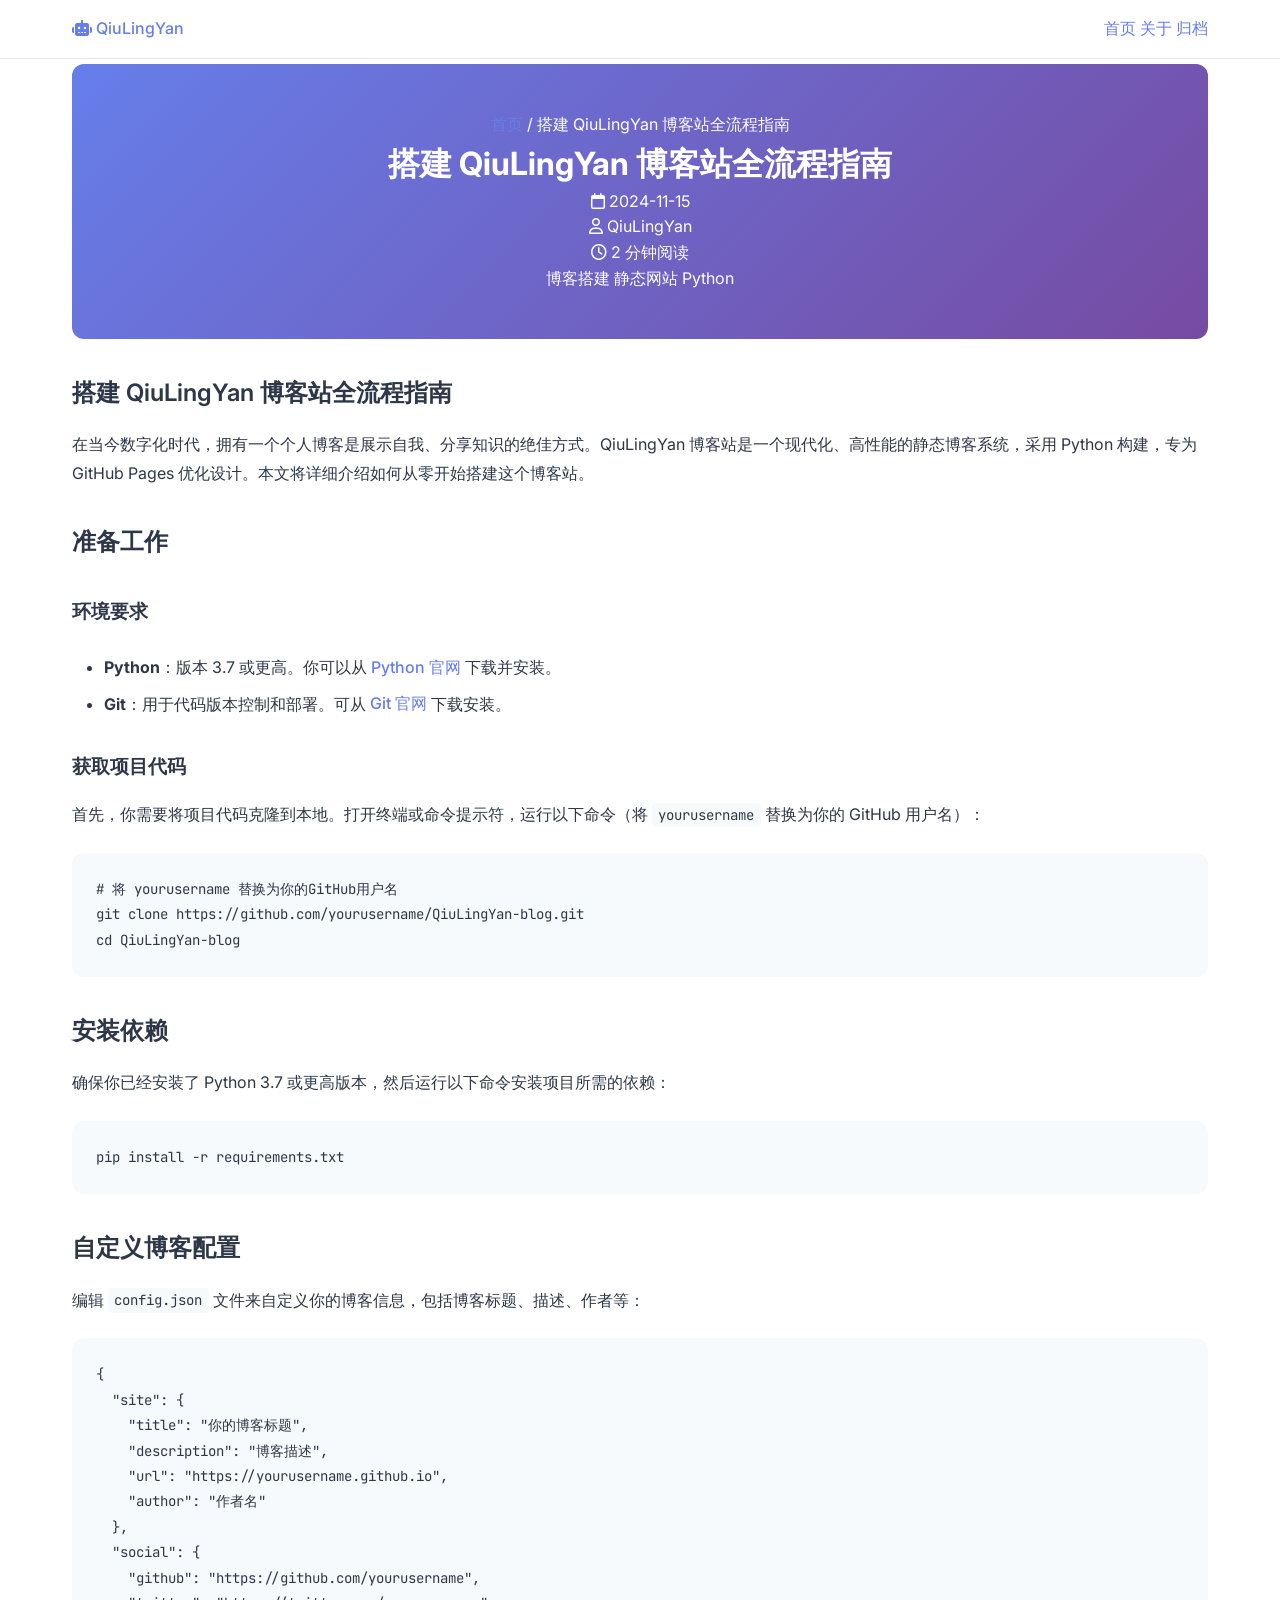
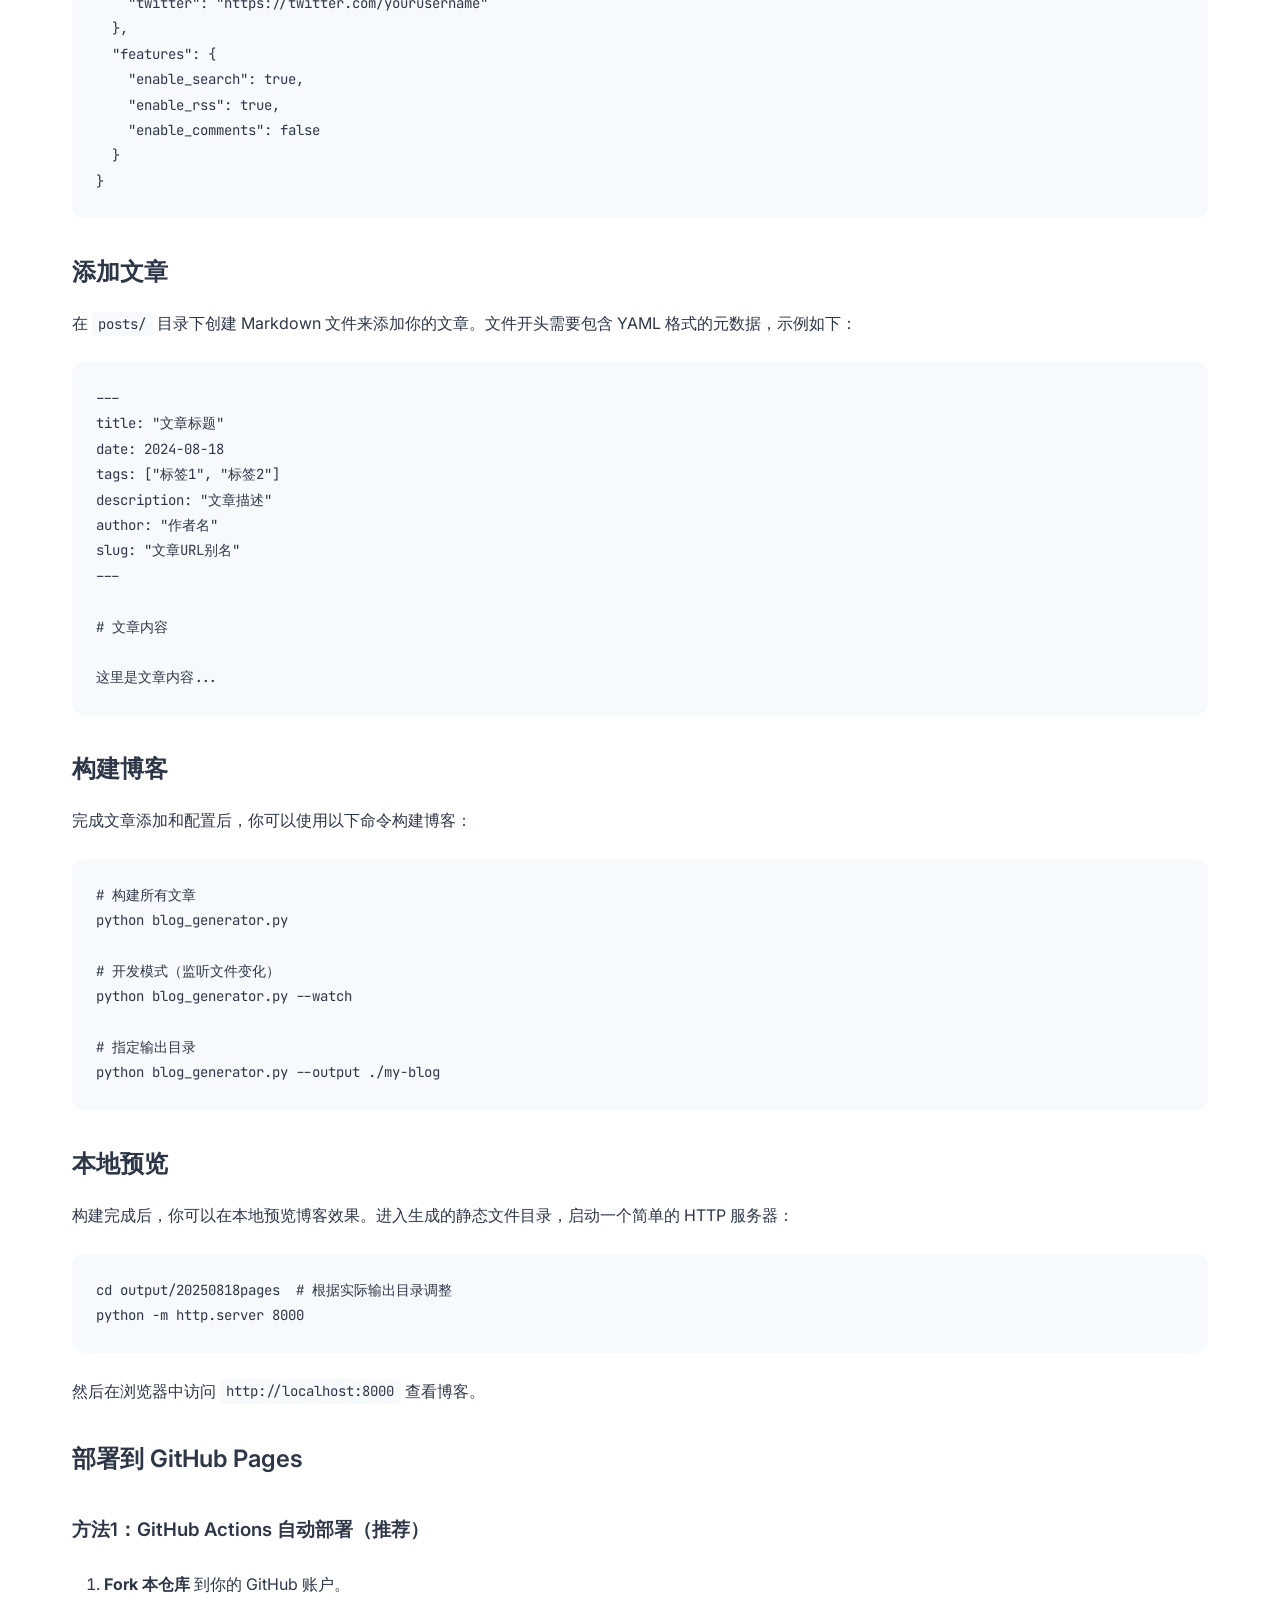
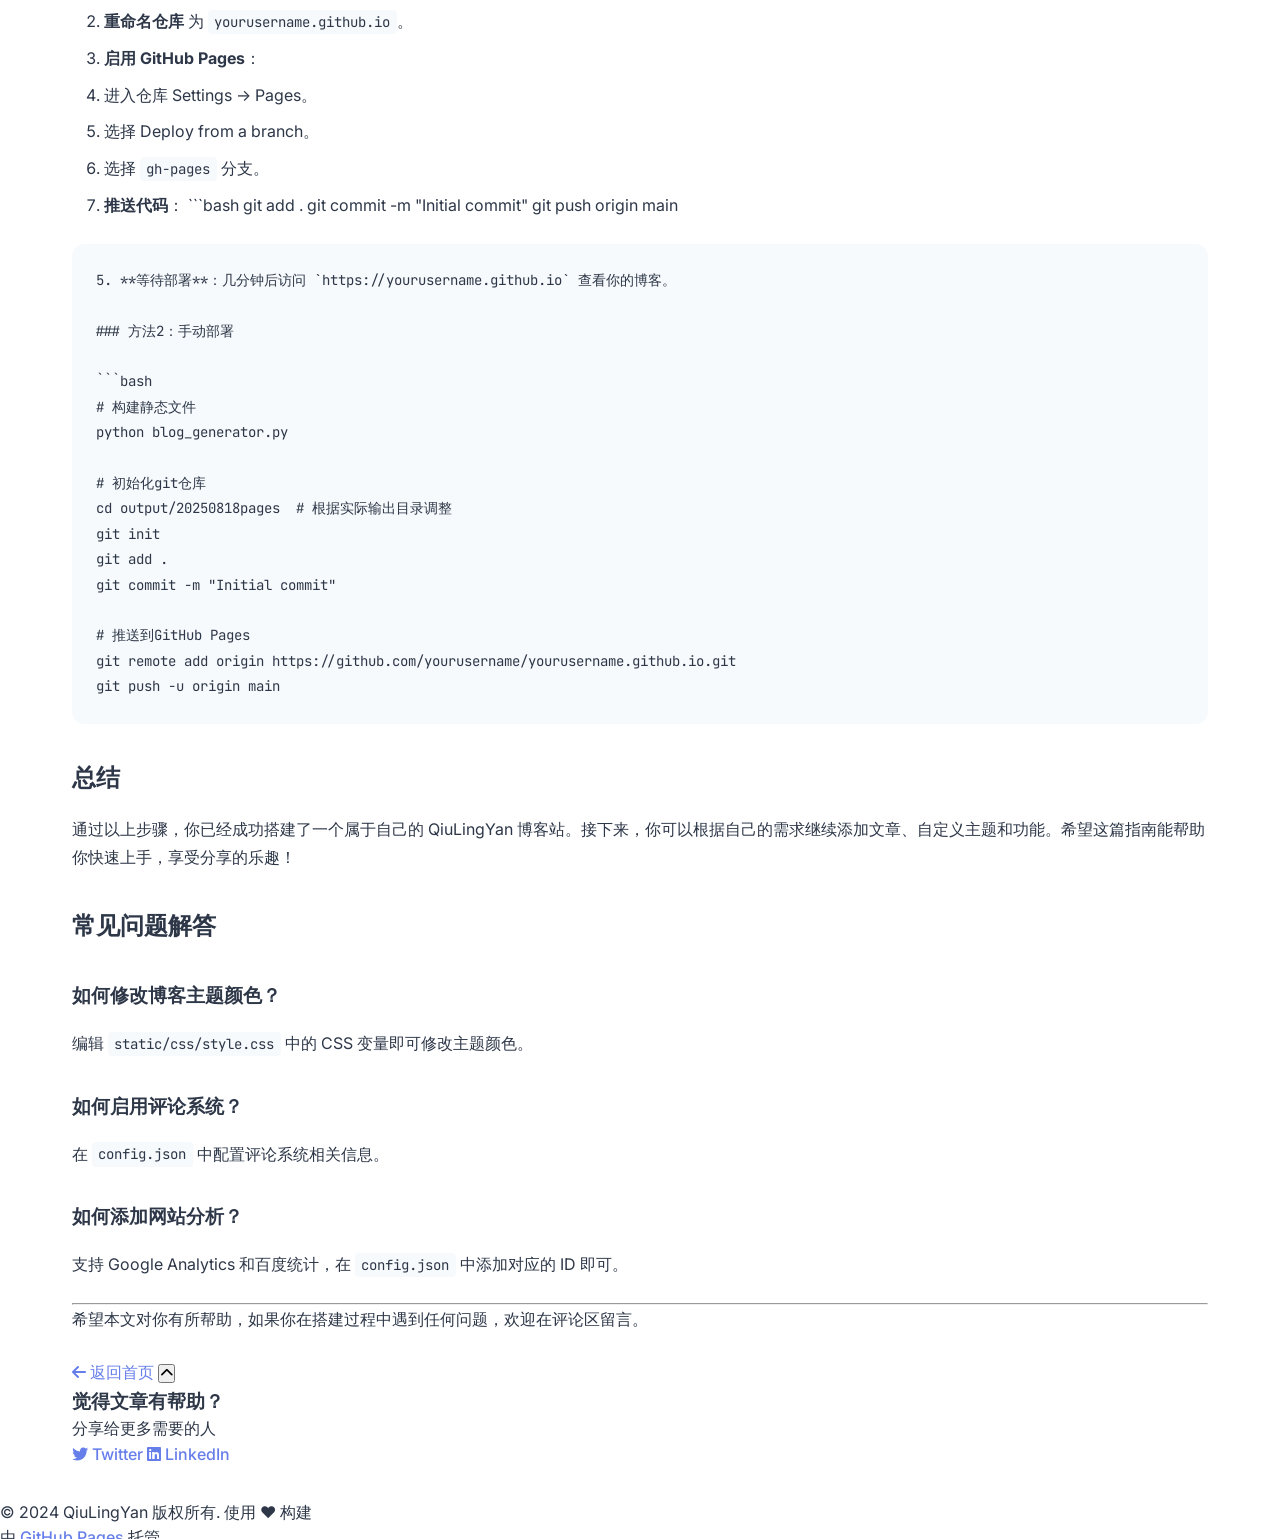
==== build-qiuingyan-blog.html @ e63d76bd "Auto deploy" ====
<!DOCTYPE html>
<html lang="zh-CN">
<head>
    <meta charset="UTF-8">
    <meta name="viewport" content="width=device-width, initial-scale=1.0">
    <title>搭建 QiuLingYan 博客站全流程指南 - 搭建 QiuLingYan 博客站全流程指南 - QiuLingYan博客站</title>
    <meta name="description" content="详细介绍如何从零开始搭建一个基于 Python 的 QiuLingYan 博客站。">
    <meta name="keywords" content="AI, 编程, 技术博客, Python, 机器学习">
    
    <!-- Open Graph -->
    <meta property="og:title" content="搭建 QiuLingYan 博客站全流程指南 - QiuLingYan博客站">
    <meta property="og:description" content="">
    <meta property="og:type" content="website">
    <meta property="og:url" content="">
    
    <!-- CSS -->
    <link rel="stylesheet" href="static/css/style.css">
    <link rel="stylesheet" href="static/css/prism.css">
    <link href="https://fonts.googleapis.com/css2?family=Inter:wght@300;400;500;600;700&family=JetBrains+Mono:wght@400;500&display=swap" rel="stylesheet">
    <link rel="stylesheet" href="https://cdnjs.cloudflare.com/ajax/libs/font-awesome/6.4.0/css/all.min.css">
</head>
<body>
    <!-- 导航栏 -->
    <nav class="navbar">
        <div class="nav-container">
            <div class="nav-brand">
                <a href="https://qiulingyan.github.io" class="brand-link">
                    <i class="fas fa-robot"></i>
                    <span>QiuLingYan</span>
                </a>
            </div>
            <div class="nav-menu">
                <a href="https://qiulingyan.github.io" class="nav-link">首页</a>
                <a href="https://qiulingyan.github.io/about.html" class="nav-link">关于</a>
                <a href="https://qiulingyan.github.io/archive.html" class="nav-link">归档</a>
            </div>
        </div>
    </nav>

    <!-- 主要内容 -->
    <main class="main-content">
        
<!-- 文章头部 -->
<header class="post-header">
    <div class="container">
        <!-- 若 post.html 中存在指向其他文章的链接，更新为根目录路径 -->
        <!-- 示例：更新面包屑导航等可能存在的链接 -->
            <nav class="breadcrumb">
                <a href="https://qiulingyan.github.io">首页</a>
                <span>/</span>
                <span>搭建 QiuLingYan 博客站全流程指南</span>
            </nav>
        
        <h1 class="post-title-large">搭建 QiuLingYan 博客站全流程指南</h1>
        
        <div class="post-meta-large">
            <div class="meta-item">
                <i class="far fa-calendar"></i>
                <time>2024-11-15</time>
            </div>
            <div class="meta-item">
                <i class="far fa-user"></i>
                <span>QiuLingYan</span>
            </div>
            <div class="meta-item">
                <i class="far fa-clock"></i>
                <span id="reading-time">计算中...</span>
            </div>
        </div>
        
        
        <div class="post-tags-large">
            
            <span class="tag-large">博客搭建</span>
            
            <span class="tag-large">静态网站</span>
            
            <span class="tag-large">Python</span>
            
        </div>
        
    </div>
</header>

<!-- 文章内容 -->
<article class="post-content">
    <div class="container">
        <div class="post-body">
            <h1 id="qiulingyan">搭建 QiuLingYan 博客站全流程指南</h1>
<p>在当今数字化时代，拥有一个个人博客是展示自我、分享知识的绝佳方式。QiuLingYan 博客站是一个现代化、高性能的静态博客系统，采用 Python 构建，专为 GitHub Pages 优化设计。本文将详细介绍如何从零开始搭建这个博客站。</p>
<h2 id="_1">准备工作</h2>
<h3 id="_2">环境要求</h3>
<ul>
<li><strong>Python</strong>：版本 3.7 或更高。你可以从 <a href="https://www.python.org/downloads/">Python 官网</a> 下载并安装。</li>
<li><strong>Git</strong>：用于代码版本控制和部署。可从 <a href="https://git-scm.com/downloads">Git 官网</a> 下载安装。</li>
</ul>
<h3 id="_3">获取项目代码</h3>
<p>首先，你需要将项目代码克隆到本地。打开终端或命令提示符，运行以下命令（将 <code>yourusername</code> 替换为你的 GitHub 用户名）：</p>
<div class="codehilite"><pre><span></span><code><span class="c1"># 将 yourusername 替换为你的GitHub用户名</span>
git<span class="w"> </span>clone<span class="w"> </span>https://github.com/yourusername/QiuLingYan-blog.git
<span class="nb">cd</span><span class="w"> </span>QiuLingYan-blog
</code></pre></div>

<h2 id="_4">安装依赖</h2>
<p>确保你已经安装了 Python 3.7 或更高版本，然后运行以下命令安装项目所需的依赖：</p>
<div class="codehilite"><pre><span></span><code>pip<span class="w"> </span>install<span class="w"> </span>-r<span class="w"> </span>requirements.txt
</code></pre></div>

<h2 id="_5">自定义博客配置</h2>
<p>编辑 <code>config.json</code> 文件来自定义你的博客信息，包括博客标题、描述、作者等：</p>
<div class="codehilite"><pre><span></span><code><span class="p">{</span>
<span class="w">  </span><span class="nt">&quot;site&quot;</span><span class="p">:</span><span class="w"> </span><span class="p">{</span>
<span class="w">    </span><span class="nt">&quot;title&quot;</span><span class="p">:</span><span class="w"> </span><span class="s2">&quot;你的博客标题&quot;</span><span class="p">,</span>
<span class="w">    </span><span class="nt">&quot;description&quot;</span><span class="p">:</span><span class="w"> </span><span class="s2">&quot;博客描述&quot;</span><span class="p">,</span>
<span class="w">    </span><span class="nt">&quot;url&quot;</span><span class="p">:</span><span class="w"> </span><span class="s2">&quot;https://yourusername.github.io&quot;</span><span class="p">,</span>
<span class="w">    </span><span class="nt">&quot;author&quot;</span><span class="p">:</span><span class="w"> </span><span class="s2">&quot;作者名&quot;</span>
<span class="w">  </span><span class="p">},</span>
<span class="w">  </span><span class="nt">&quot;social&quot;</span><span class="p">:</span><span class="w"> </span><span class="p">{</span>
<span class="w">    </span><span class="nt">&quot;github&quot;</span><span class="p">:</span><span class="w"> </span><span class="s2">&quot;https://github.com/yourusername&quot;</span><span class="p">,</span>
<span class="w">    </span><span class="nt">&quot;twitter&quot;</span><span class="p">:</span><span class="w"> </span><span class="s2">&quot;https://twitter.com/yourusername&quot;</span>
<span class="w">  </span><span class="p">},</span>
<span class="w">  </span><span class="nt">&quot;features&quot;</span><span class="p">:</span><span class="w"> </span><span class="p">{</span>
<span class="w">    </span><span class="nt">&quot;enable_search&quot;</span><span class="p">:</span><span class="w"> </span><span class="kc">true</span><span class="p">,</span>
<span class="w">    </span><span class="nt">&quot;enable_rss&quot;</span><span class="p">:</span><span class="w"> </span><span class="kc">true</span><span class="p">,</span>
<span class="w">    </span><span class="nt">&quot;enable_comments&quot;</span><span class="p">:</span><span class="w"> </span><span class="kc">false</span>
<span class="w">  </span><span class="p">}</span>
<span class="p">}</span>
</code></pre></div>

<h2 id="_6">添加文章</h2>
<p>在 <code>posts/</code> 目录下创建 Markdown 文件来添加你的文章。文件开头需要包含 YAML 格式的元数据，示例如下：</p>
<div class="codehilite"><pre><span></span><code>---
title: &quot;文章标题&quot;
date: 2024-08-18
tags: [&quot;标签1&quot;, &quot;标签2&quot;]
description: &quot;文章描述&quot;
author: &quot;作者名&quot;
<span class="gu">slug: &quot;文章URL别名&quot;</span>
<span class="gu">---</span>

<span class="gh"># 文章内容</span>

这里是文章内容...
</code></pre></div>

<h2 id="_7">构建博客</h2>
<p>完成文章添加和配置后，你可以使用以下命令构建博客：</p>
<div class="codehilite"><pre><span></span><code><span class="c1"># 构建所有文章</span>
python<span class="w"> </span>blog_generator.py

<span class="c1"># 开发模式（监听文件变化）</span>
python<span class="w"> </span>blog_generator.py<span class="w"> </span>--watch

<span class="c1"># 指定输出目录</span>
python<span class="w"> </span>blog_generator.py<span class="w"> </span>--output<span class="w"> </span>./my-blog
</code></pre></div>

<h2 id="_8">本地预览</h2>
<p>构建完成后，你可以在本地预览博客效果。进入生成的静态文件目录，启动一个简单的 HTTP 服务器：</p>
<div class="codehilite"><pre><span></span><code><span class="nb">cd</span><span class="w"> </span>output/20250818pages<span class="w">  </span><span class="c1"># 根据实际输出目录调整</span>
python<span class="w"> </span>-m<span class="w"> </span>http.server<span class="w"> </span><span class="m">8000</span>
</code></pre></div>

<p>然后在浏览器中访问 <code>http://localhost:8000</code> 查看博客。</p>
<h2 id="github-pages">部署到 GitHub Pages</h2>
<h3 id="1github-actions">方法1：GitHub Actions 自动部署（推荐）</h3>
<ol>
<li><strong>Fork 本仓库</strong> 到你的 GitHub 账户。</li>
<li><strong>重命名仓库</strong> 为 <code>yourusername.github.io</code>。</li>
<li><strong>启用 GitHub Pages</strong>：</li>
<li>进入仓库 Settings → Pages。</li>
<li>选择 Deploy from a branch。</li>
<li>选择 <code>gh-pages</code> 分支。</li>
<li><strong>推送代码</strong>：
   ```bash
git add .
git commit -m "Initial commit"
git push origin main</li>
</ol>
<div class="codehilite"><pre><span></span><code><span class="mf">5.</span><span class="w"> </span><span class="o">**</span><span class="n">等待部署</span><span class="o">**</span><span class="err">：</span><span class="n">几分钟后访问</span><span class="w"> </span><span class="err">`</span><span class="n">https</span><span class="p">:</span><span class="o">//</span><span class="n">yourusername</span><span class="mf">.</span><span class="n">github</span><span class="mf">.</span><span class="n">io</span><span class="err">`</span><span class="w"> </span><span class="n">查看你的博客</span><span class="err">。</span>

<span class="err">###</span><span class="w"> </span><span class="n">方法2</span><span class="err">：</span><span class="n">手动部署</span>

<span class="err">```</span><span class="n">bash</span>
<span class="err">#</span><span class="w"> </span><span class="n">构建静态文件</span>
<span class="n">python</span><span class="w"> </span><span class="n">blog_generator</span><span class="mf">.</span><span class="n">py</span>

<span class="err">#</span><span class="w"> </span><span class="n">初始化git仓库</span>
<span class="n">cd</span><span class="w"> </span><span class="n">output</span><span class="o">/</span><span class="mf">20250818</span><span class="n">pages</span><span class="w">  </span><span class="err">#</span><span class="w"> </span><span class="n">根据实际输出目录调整</span>
<span class="n">git</span><span class="w"> </span><span class="n">init</span>
<span class="n">git</span><span class="w"> </span><span class="n">add</span><span class="w"> </span><span class="mf">.</span>
<span class="n">git</span><span class="w"> </span><span class="n">commit</span><span class="w"> </span><span class="o">-</span><span class="n">m</span><span class="w"> </span><span class="s">&quot;Initial commit&quot;</span>

<span class="err">#</span><span class="w"> </span><span class="n">推送到GitHub</span><span class="w"> </span><span class="n">Pages</span>
<span class="n">git</span><span class="w"> </span><span class="c1">remote add origin https://github.com/yourusername/yourusername.github.io.git</span>
<span class="n">git</span><span class="w"> </span><span class="n">push</span><span class="w"> </span><span class="o">-</span><span class="n">u</span><span class="w"> </span><span class="ow">or</span><span class="n">igin</span><span class="w"> </span><span class="n">main</span>
</code></pre></div>

<h2 id="_9">总结</h2>
<p>通过以上步骤，你已经成功搭建了一个属于自己的 QiuLingYan 博客站。接下来，你可以根据自己的需求继续添加文章、自定义主题和功能。希望这篇指南能帮助你快速上手，享受分享的乐趣！</p>
<h2 id="_10">常见问题解答</h2>
<h3 id="_11">如何修改博客主题颜色？</h3>
<p>编辑 <code>static/css/style.css</code> 中的 CSS 变量即可修改主题颜色。</p>
<h3 id="_12">如何启用评论系统？</h3>
<p>在 <code>config.json</code> 中配置评论系统相关信息。</p>
<h3 id="_13">如何添加网站分析？</h3>
<p>支持 Google Analytics 和百度统计，在 <code>config.json</code> 中添加对应的 ID 即可。</p>
<hr />
<p>希望本文对你有所帮助，如果你在搭建过程中遇到任何问题，欢迎在评论区留言。</p>
        </div>
        
        <!-- 文章导航 -->
        <nav class="post-navigation">
            <a href="https://qiulingyan.github.io" class="nav-back">
                <i class="fas fa-arrow-left"></i>
                返回首页
            </a>
            <button class="scroll-top" onclick="scrollToTop()">
                <i class="fas fa-chevron-up"></i>
            </button>
        </nav>
    </div>
</article>

<!-- 文章底部 -->
<section class="post-footer">
    <div class="container">
        <div class="footer-card">
            <h3>觉得文章有帮助？</h3>
            <p>分享给更多需要的人</p>
            <div class="share-buttons">
                <a href="#" class="share-btn twitter" onclick="shareToTwitter()">
                    <i class="fab fa-twitter"></i>
                    Twitter
                </a>
                <a href="#" class="share-btn linkedin" onclick="shareToLinkedIn()">
                    <i class="fab fa-linkedin"></i>
                    LinkedIn
                </a>
            </div>
        </div>
    </div>
</section>

<script>
// 计算阅读时间
document.addEventListener('DOMContentLoaded', function() {
    const content = document.querySelector('.post-body');
    const text = content.textContent;
    const wordCount = text.trim().split(/\s+/).length;
    const readingTime = Math.ceil(wordCount / 200);
    document.getElementById('reading-time').textContent = readingTime + ' 分钟阅读';
});

// 分享功能
function shareToTwitter() {
    const url = encodeURIComponent(window.location.href);
    const text = encodeURIComponent('搭建 QiuLingYan 博客站全流程指南');
    window.open(`https://twitter.com/intent/tweet?url=${url}&text=${text}`, '_blank');
}

function shareToLinkedIn() {
    const url = encodeURIComponent(window.location.href);
    window.open(`https://www.linkedin.com/sharing/share-offsite/?url=${url}`, '_blank');
}

// 滚动到顶部
function scrollToTop() {
    window.scrollTo({
        top: 0,
        behavior: 'smooth'
    });
}

// 代码块复制功能
document.addEventListener('DOMContentLoaded', function() {
    const codeBlocks = document.querySelectorAll('.highlight');
    codeBlocks.forEach(block => {
        const button = document.createElement('button');
        button.className = 'copy-btn';
        button.innerHTML = '<i class="far fa-copy"></i>';
        button.onclick = () => {
            const code = block.textContent;
            navigator.clipboard.writeText(code);
            button.innerHTML = '<i class="fas fa-check"></i>';
            setTimeout(() => {
                button.innerHTML = '<i class="far fa-copy"></i>';
            }, 2000);
        };
        block.appendChild(button);
    });
});
</script>

    </main>

    <!-- 页脚 -->
    <footer class="footer">
        <div class="footer-content">
            <p>&copy; 2024 QiuLingYan 版权所有. 使用 ❤️ 构建</p>
            <p>由 <a href="https://pages.github.com" target="_blank">GitHub Pages</a> 托管</p>
        </div>
    </footer>

    <!-- JavaScript -->
    <script src="static/js/main.js"></script>
    <script src="static/js/prism.js"></script>
</body>
</html>
---- static/css/style.css ----
/* QiuLingYan博客站样式 */
:root {
    --primary-color: #667eea;
    --secondary-color: #764ba2;
    --accent-color: #f093fb;
    --text-color: #2d3748;
    --text-light: #718096;
    --bg-color: #ffffff;
    --bg-secondary: #f7fafc;
    --border-color: #e2e8f0;
    --shadow: 0 4px 6px -1px rgba(0, 0, 0, 0.1), 0 2px 4px -1px rgba(0, 0, 0, 0.06);
    --shadow-lg: 0 10px 15px -3px rgba(0, 0, 0, 0.1), 0 4px 6px -2px rgba(0, 0, 0, 0.05);
    --gradient-primary: linear-gradient(135deg, var(--primary-color), var(--secondary-color));
    --gradient-accent: linear-gradient(135deg, var(--accent-color), var(--primary-color));
    --border-radius: 12px;
    --transition: all 0.3s cubic-bezier(0.4, 0, 0.2, 1);
}

* {
    margin: 0;
    padding: 0;
    box-sizing: border-box;
}

body {
    font-family: 'Inter', -apple-system, BlinkMacSystemFont, 'Segoe UI', Roboto, sans-serif;
    line-height: 1.6;
    color: var(--text-color);
    background: var(--bg-color);
    overflow-x: hidden;
}

/* 导航栏 */
.navbar {
    position: fixed;
    top: 0;
    width: 100%;
    background: rgba(255, 255, 255, 0.95);
    backdrop-filter: blur(10px);
    border-bottom: 1px solid var(--border-color);
    z-index: 1000;
    transition: var(--transition);
}

.nav-container {
    max-width: 1200px;
    margin: 0 auto;
    padding: 1rem 2rem;
    display: flex;
    justify-content: space-between;
    align-items: center;
}

.logo {
    font-size: 1.5rem;
    font-weight: 700;
    background: var(--gradient-primary);
    -webkit-background-clip: text;
    -webkit-text-fill-color: transparent;
    background-clip: text;
}

.nav-links {
    display: flex;
    gap: 2rem;
    list-style: none;
}

/* 通用超链接样式 */
a {
    text-decoration: none;
    color: var(--primary-color);
    font-weight: 500;
    transition: var(--transition);
    position: relative;
    padding: 0.2rem 0;
}

a:hover {
    color: var(--secondary-color);
}

a::after {
    content: '';
    position: absolute;
    bottom: 0;
    left: 0;
    width: 0;
    height: 2px;
    background: var(--gradient-primary);
    transition: var(--transition);
}

a:hover::after {
    width: 100%;
}

/* 导航栏链接样式 */
.nav-links a {
    color: var(--text-color);
}

.nav-links a:hover {
    color: var(--primary-color);
}

/* 英雄区域 */
.hero {
    min-height: 100vh;
    display: flex;
    align-items: center;
    justify-content: center;
    background: var(--gradient-primary);
    color: white;
    text-align: center;
    position: relative;
    overflow: hidden;
}

.hero::before {
    content: '';
    position: absolute;
    top: 0;
    left: 0;
    right: 0;
    bottom: 0;
    background: url('data:image/svg+xml,<svg xmlns="http://www.w3.org/2000/svg" viewBox="0 0 1000 1000"><defs><radialGradient id="a" cx="50%" cy="50%"><stop offset="0%" stop-color="rgba(255,255,255,0.1)"/><stop offset="100%" stop-color="rgba(255,255,255,0)"/></radialGradient></defs><circle cx="200" cy="200" r="100" fill="url(%23a)"/><circle cx="800" cy="300" r="150" fill="url(%23a)"/><circle cx="400" cy="700" r="120" fill="url(%23a)"/></svg>');
    animation: float 20s ease-in-out infinite;
}

@keyframes float {
    0%, 100% { transform: translateY(0px) rotate(0deg); }
    50% { transform: translateY(-20px) rotate(180deg); }
}

.hero-content h1 {
    font-size: 3.5rem;
    font-weight: 800;
    margin-bottom: 1rem;
    animation: slideInUp 1s ease-out;
}

.hero-content p {
    font-size: 1.25rem;
    margin-bottom: 2rem;
    opacity: 0.9;
    animation: slideInUp 1s ease-out 0.2s both;
}

.cta-button {
    display: inline-block;
    padding: 1rem 2rem;
    background: rgba(255, 255, 255, 0.2);
    color: white;
    text-decoration: none;
    border-radius: var(--border-radius);
    transition: var(--transition);
    backdrop-filter: blur(10px);
    border: 1px solid rgba(255, 255, 255, 0.3);
    animation: slideInUp 1s ease-out 0.4s both;
}

.cta-button:hover {
    background: rgba(255, 255, 255, 0.3);
    transform: translateY(-2px);
    box-shadow: var(--shadow-lg);
}

@keyframes slideInUp {
    from {
        opacity: 0;
        transform: translateY(30px);
    }
    to {
        opacity: 1;
        transform: translateY(0);
    }
}

/* 主要内容区域 */
.main-content {
    max-width: 1200px;
    margin: 0 auto;
    padding: 2rem;
}

/* 文章卡片 */
.posts-grid {
    display: grid;
    grid-template-columns: repeat(auto-fit, minmax(300px, 1fr));
    gap: 1.5rem;
    margin: 2rem 0;
}

.post-card {
    background: var(--bg-color);
    border-radius: var(--border-radius);
    overflow: hidden;
    box-shadow: var(--shadow);
    transition: var(--transition);
    border: 1px solid var(--border-color);
}

.post-card:hover {
    transform: translateY(-5px);
    box-shadow: var(--shadow-lg);
}

.post-card-header {
    padding: 1.5rem;
    background: var(--gradient-accent);
    color: white;
}

.post-card-title {
    font-size: 1.25rem;
    font-weight: 600;
    margin-bottom: 0.5rem;
}

.post-card-meta {
    font-size: 0.875rem;
    opacity: 0.9;
}

.post-card-body {
    padding: 1.5rem;
}

.post-card-description {
    color: var(--text-light);
    margin-bottom: 1rem;
    line-height: 1.6;
}

.post-card-tags {
    display: flex;
    flex-wrap: wrap;
    gap: 0.5rem;
}

.tag {
    padding: 0.25rem 0.75rem;
    background: var(--bg-secondary);
    color: var(--text-light);
    border-radius: 20px;
    font-size: 0.75rem;
    transition: var(--transition);
}

.tag:hover {
    background: var(--primary-color);
    color: white;
}

/* 文章页面 */
.post-container {
    max-width: 800px;
    margin: 0 auto;
    padding: 2rem;
}

.post-header {
    text-align: center;
    margin-bottom: 3rem;
    padding: 3rem 0;
    background: var(--gradient-primary);
    color: white;
    border-radius: var(--border-radius);
    margin: 2rem 0;
}

.post-title {
    font-size: 2.5rem;
    font-weight: 700;
    margin-bottom: 1rem;
}

.post-meta {
    display: flex;
    justify-content: center;
    gap: 2rem;
    flex-wrap: wrap;
    opacity: 0.9;
}

.post-content {
    line-height: 1.8;
    color: var(--text-color);
}

.post-content h1,
.post-content h2,
.post-content h3,
.post-content h4,
.post-content h5,
.post-content h6 {
    margin: 2rem 0 1rem 0;
    color: var(--text-color);
    font-weight: 600;
}

.post-content p {
    margin-bottom: 1.5rem;
}

.post-content code {
    background: var(--bg-secondary);
    padding: 0.2rem 0.4rem;
    border-radius: 4px;
    font-family: 'JetBrains Mono', monospace;
    font-size: 0.875em;
}

.post-content pre {
    background: var(--bg-secondary);
    padding: 1.5rem;
    border-radius: var(--border-radius);
    overflow-x: auto;
    margin: 1.5rem 0;
}

.post-content pre code {
    background: none;
    padding: 0;
}

.post-content blockquote {
    border-left: 4px solid var(--primary-color);
    padding-left: 1rem;
    margin: 1.5rem 0;
    font-style: italic;
    color: var(--text-light);
}

.post-content ul,
.post-content ol {
    margin: 1.5rem 0;
    padding-left: 2rem;
}

.post-content li {
    margin-bottom: 0.5rem;
}

.post-content table {
    width: 100%;
    border-collapse: collapse;
    margin: 1.5rem 0;
}

.post-content th,
.post-content td {
    padding: 0.75rem;
    border: 1px solid var(--border-color);
    text-align: left;
}

.post-content th {
    background: var(--bg-secondary);
    font-weight: 600;
}

/* 代码高亮 */
.highlight {
    background: var(--bg-secondary);
    border-radius: var(--border-radius);
    padding: 1.5rem;
    margin: 1.5rem 0;
    overflow-x: auto;
}

.highlight pre {
    margin: 0;
    background: none;
    padding: 0;
}

/* 返回顶部按钮 */
.back-to-top {
    position: fixed;
    bottom: 2rem;
    right: 2rem;
    background: var(--gradient-primary);
    color: white;
    border: none;
    border-radius: 50%;
    width: 50px;
    height: 50px;
    cursor: pointer;
    opacity: 0;
    transform: translateY(100px);
    transition: var(--transition);
    z-index: 1000;
}

.back-to-top.visible {
    opacity: 1;
    transform: translateY(0);
}

.back-to-top:hover {
    transform: translateY(-2px);
    box-shadow: var(--shadow-lg);
}

/* 响应式设计 */
@media (max-width: 768px) {
    .nav-container {
        padding: 1rem;
    }
    
    .nav-links {
        gap: 1rem;
    }
    
    .hero-content h1 {
        font-size: 2.5rem;
    }
    
    .hero-content p {
        font-size: 1rem;
    }
    
    .posts-grid {
        grid-template-columns: 1fr;
        gap: 1.5rem;
    }
    
    .main-content {
        padding: 1rem;
    }
    
    .post-container {
        padding: 1rem;
    }
    
    .post-title {
        font-size: 2rem;
    }
    
    .post-meta {
        flex-direction: column;
        gap: 0.5rem;
    }
}

@media (max-width: 480px) {
    .hero-content h1 {
        font-size: 2rem;
    }
    
    .cta-button {
        padding: 0.75rem 1.5rem;
    }
}

/* 加载动画 */
.loading {
    display: inline-block;
    width: 20px;
    height: 20px;
    border: 3px solid rgba(255, 255, 255, 0.3);
    border-radius: 50%;
    border-top-color: white;
    animation: spin 1s ease-in-out infinite;
}

@keyframes spin {
    to { transform: rotate(360deg); }
}

/* 订阅区域 */
.subscribe-section {
    background: var(--gradient-accent);
    color: white;
    padding: 3rem 2rem;
    border-radius: var(--border-radius);
    text-align: center;
    margin: 3rem 0;
}

.subscribe-form {
    display: flex;
    gap: 1rem;
    justify-content: center;
    margin-top: 1.5rem;
    flex-wrap: wrap;
}

.subscribe-input {
    padding: 0.75rem 1rem;
    border: none;
    border-radius: var(--border-radius);
    font-size: 1rem;
    min-width: 250px;
}

.subscribe-button {
    padding: 0.75rem 1.5rem;
    background: rgba(255, 255, 255, 0.2);
    color: white;
    border: none;
    border-radius: var(--border-radius);
    cursor: pointer;
    transition: var(--transition);
}

.subscribe-button:hover {
    background: rgba(255, 255, 255, 0.3);
}
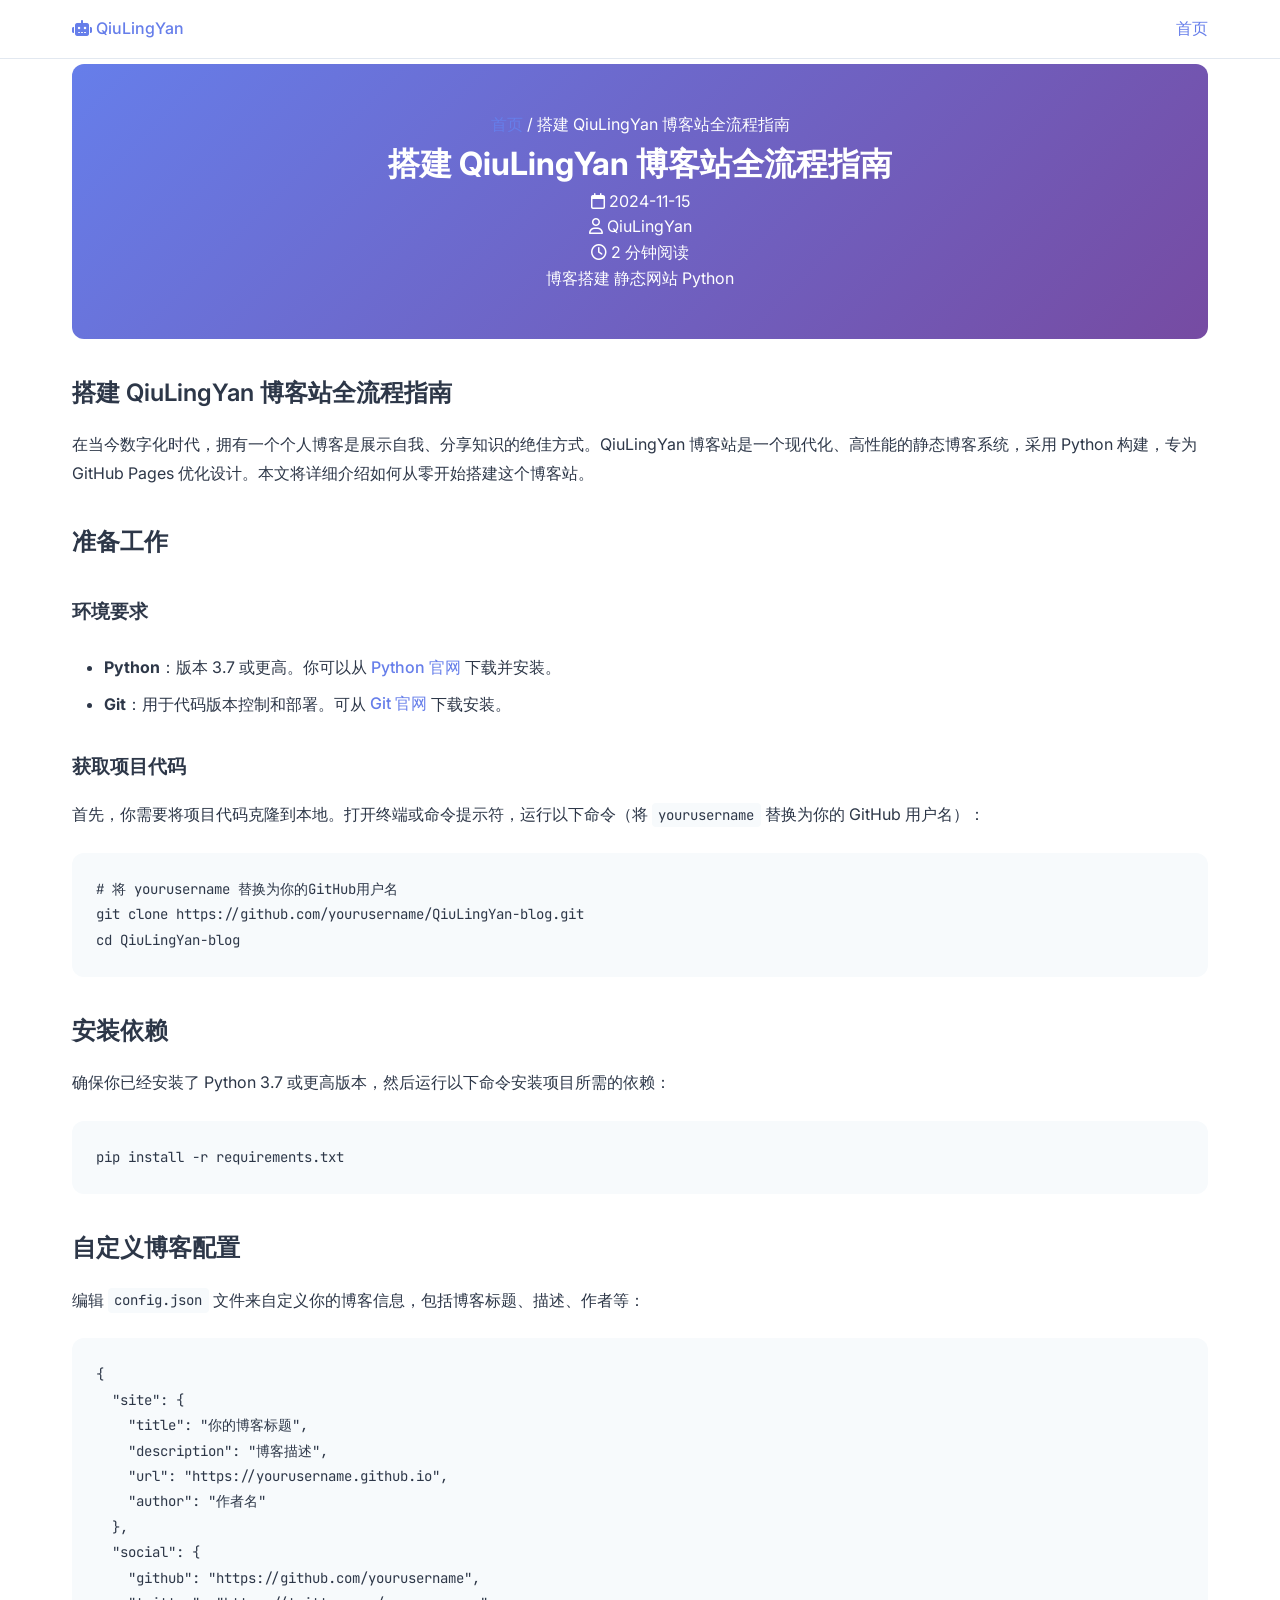
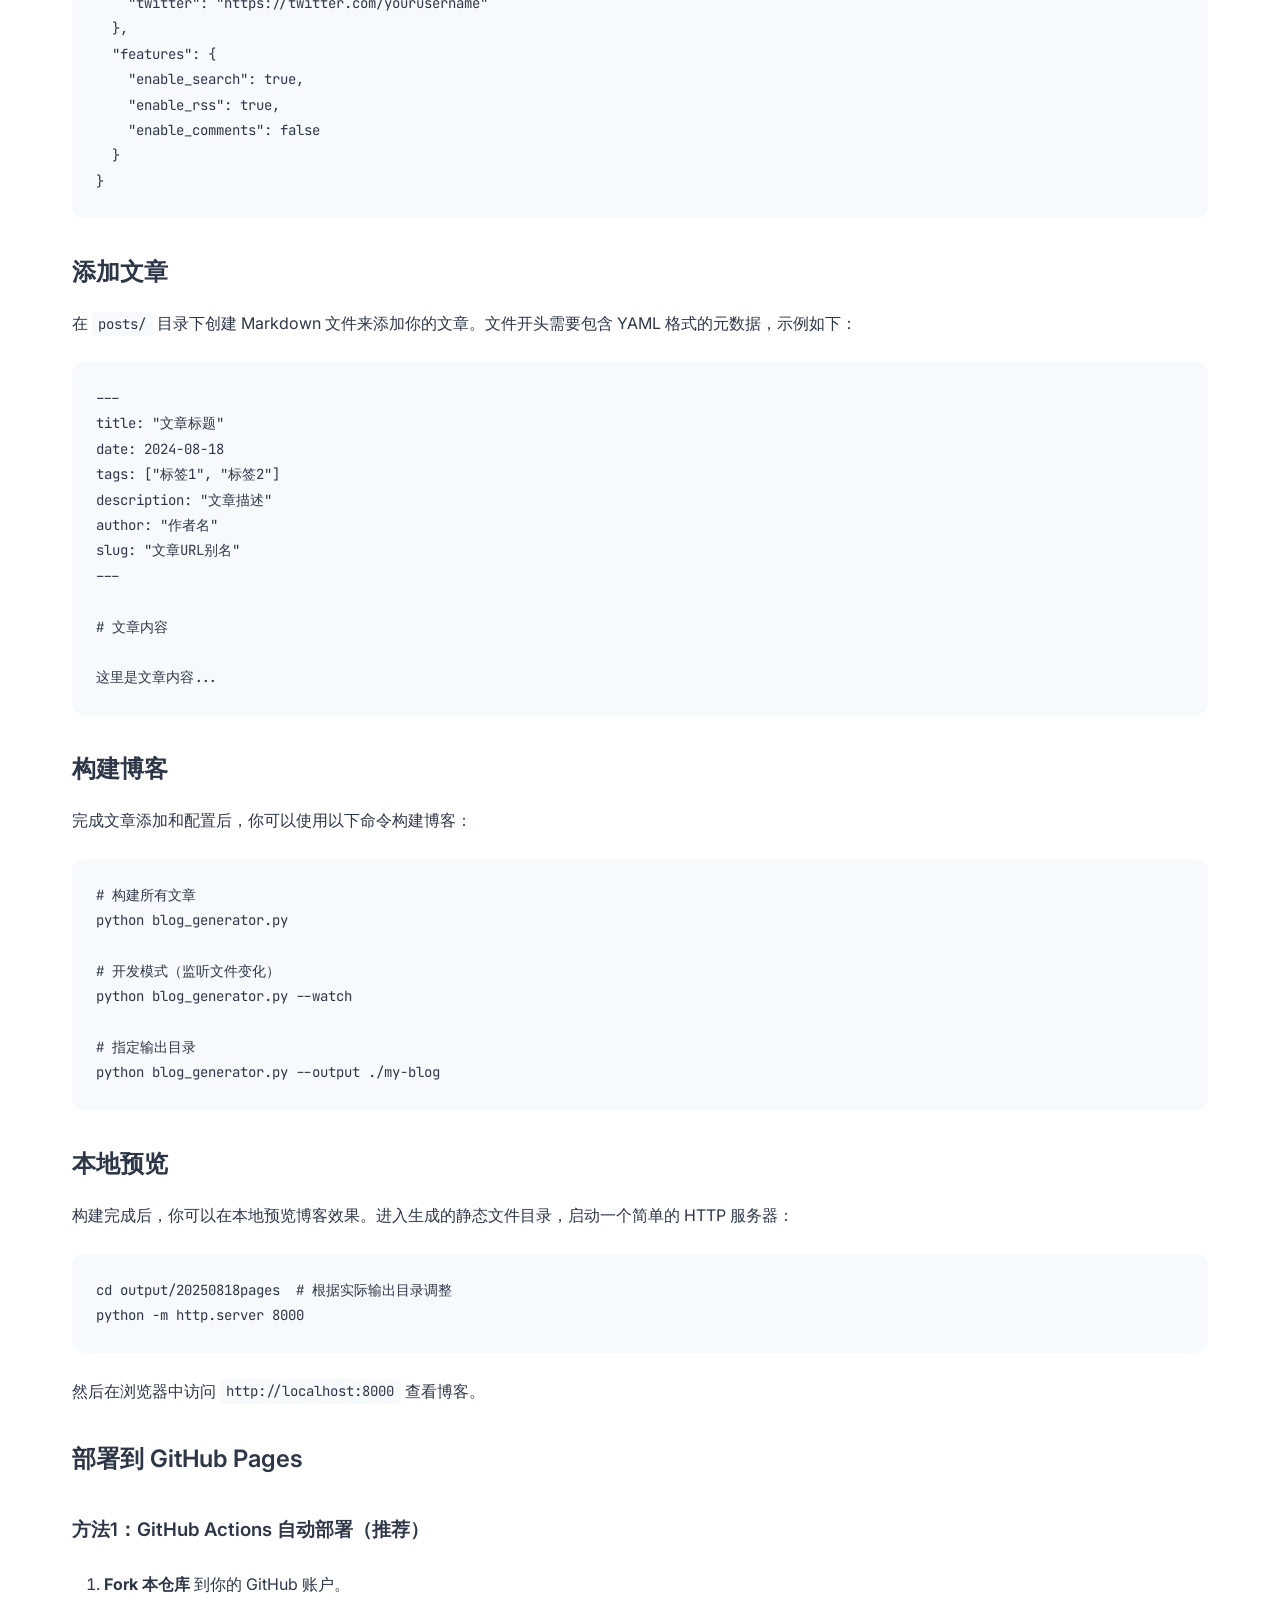
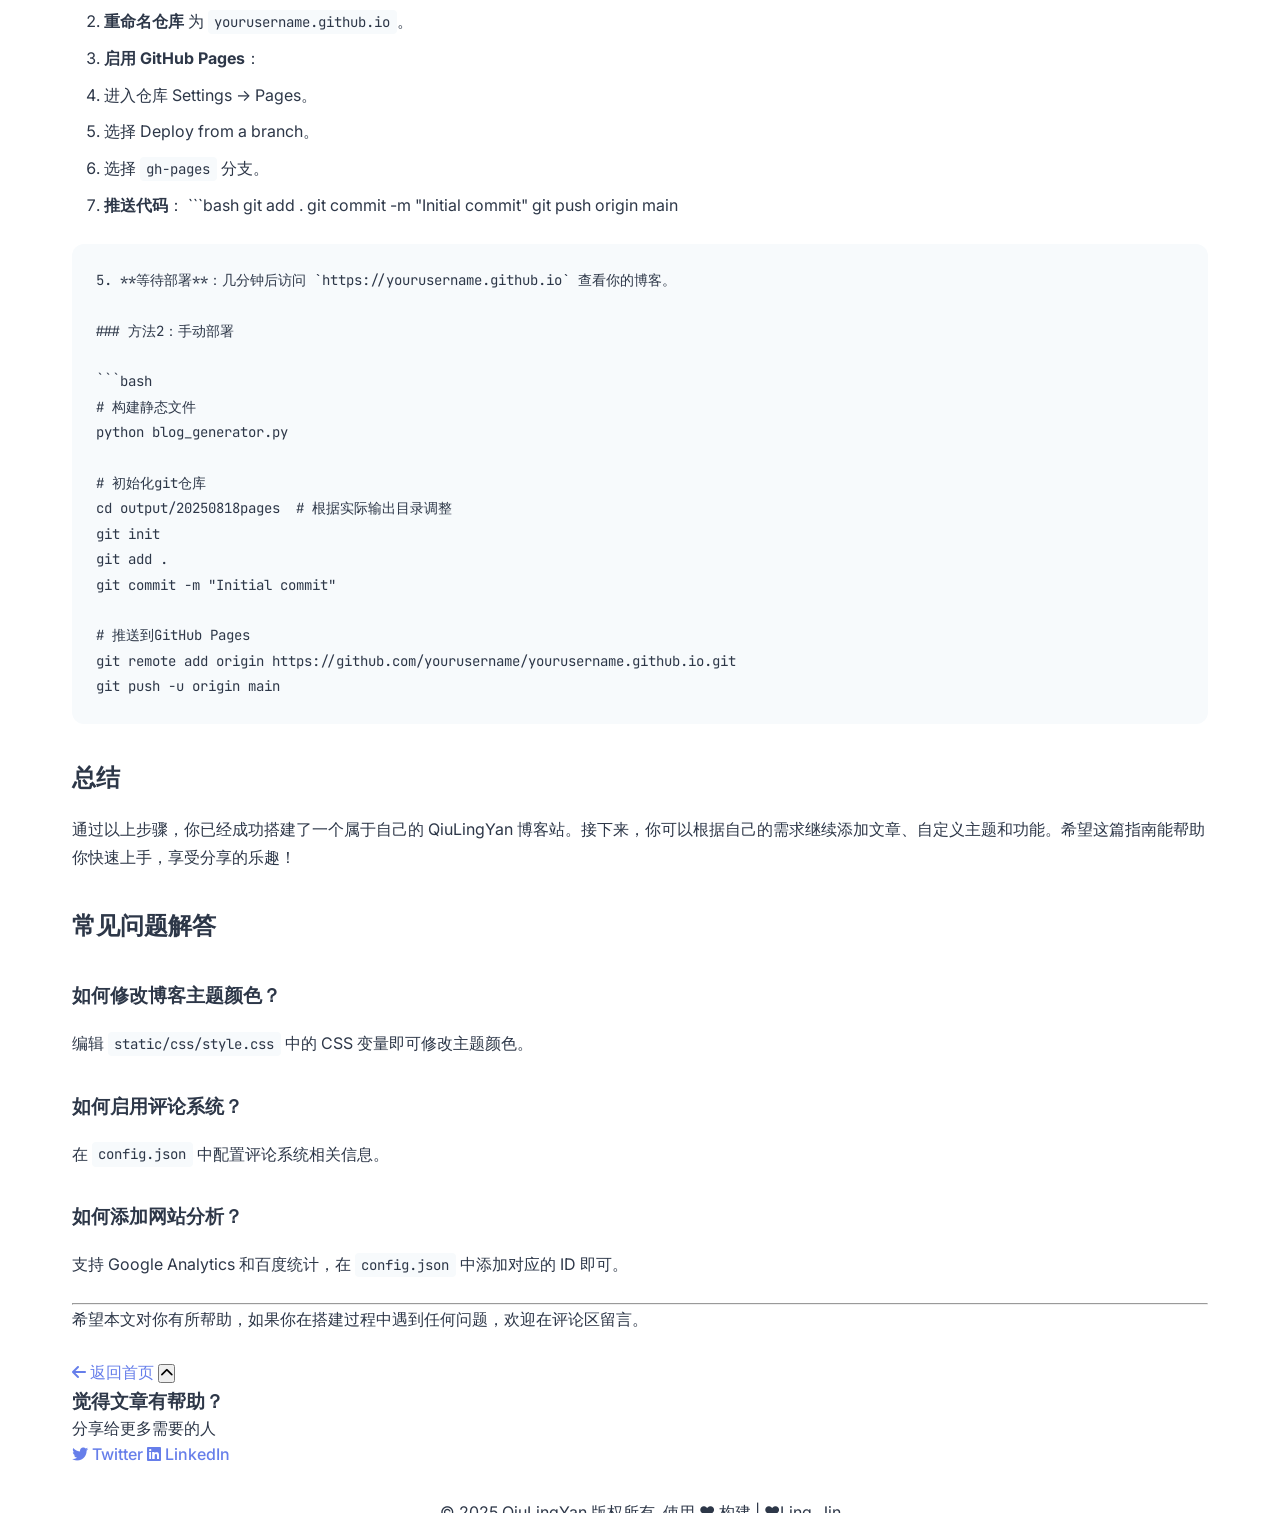
==== commit a83e8b54: "Auto deploy" ====
--- a/build-qiuingyan-blog.html
+++ b/build-qiuingyan-blog.html
@@ -24,15 +24,13 @@
     <nav class="navbar">
         <div class="nav-container">
             <div class="nav-brand">
-                <a href="https://qiulingyan.github.io" class="brand-link">
+                <a href="https://qiulingyan.github.io/fastblog" class="brand-link">
                     <i class="fas fa-robot"></i>
                     <span>QiuLingYan</span>
                 </a>
             </div>
             <div class="nav-menu">
-                <a href="https://qiulingyan.github.io" class="nav-link">首页</a>
-                <a href="https://qiulingyan.github.io/about.html" class="nav-link">关于</a>
-                <a href="https://qiulingyan.github.io/archive.html" class="nav-link">归档</a>
+                <a href="https://qiulingyan.github.io/fastblog" class="nav-link">首页</a>
             </div>
         </div>
     </nav>
@@ -46,7 +44,7 @@
         <!-- 若 post.html 中存在指向其他文章的链接，更新为根目录路径 -->
         <!-- 示例：更新面包屑导航等可能存在的链接 -->
             <nav class="breadcrumb">
-                <a href="https://qiulingyan.github.io">首页</a>
+                <a href="https://qiulingyan.github.io/fastblog">首页</a>
                 <span>/</span>
                 <span>搭建 QiuLingYan 博客站全流程指南</span>
             </nav>
@@ -211,7 +209,7 @@
         
         <!-- 文章导航 -->
         <nav class="post-navigation">
-            <a href="https://qiulingyan.github.io" class="nav-back">
+            <a href="https://qiulingyan.github.io/fastblog" class="nav-back">
                 <i class="fas fa-arrow-left"></i>
                 返回首页
             </a>
@@ -296,9 +294,8 @@
 
     <!-- 页脚 -->
     <footer class="footer">
-        <div class="footer-content">
-            <p>&copy; 2024 QiuLingYan 版权所有. 使用 ❤️ 构建</p>
-            <p>由 <a href="https://pages.github.com" target="_blank">GitHub Pages</a> 托管</p>
+        <div class="footer-content" style="text-align: center;">
+            <p>&copy; 2025 QiuLingYan 版权所有. 使用 ❤️ 构建 | ❤️Ling_Jin</p>
         </div>
     </footer>
 
--- a/static/css/style.css
+++ b/static/css/style.css
@@ -193,6 +193,15 @@
 }
 
 .post-card {
+    display: grid;
+    grid-template-columns: repeat(auto-fit, minmax(250px, 1fr));
+    gap: 1.5rem;
+    border-radius: clamp(0.25rem, 0.5vw, 0.5rem);
+    box-shadow: 0 clamp(0.125rem, 0.25vw, 0.25rem) clamp(0.25rem, 0.5vw, 0.5rem) rgba(0, 0, 0, 0.1);
+    transition: all 0.3s ease;
+    padding: clamp(1rem, 2vw, 2rem);
+    margin-bottom: clamp(1rem, 2vw, 2rem);
+
     background: var(--bg-color);
     border-radius: var(--border-radius);
     overflow: hidden;
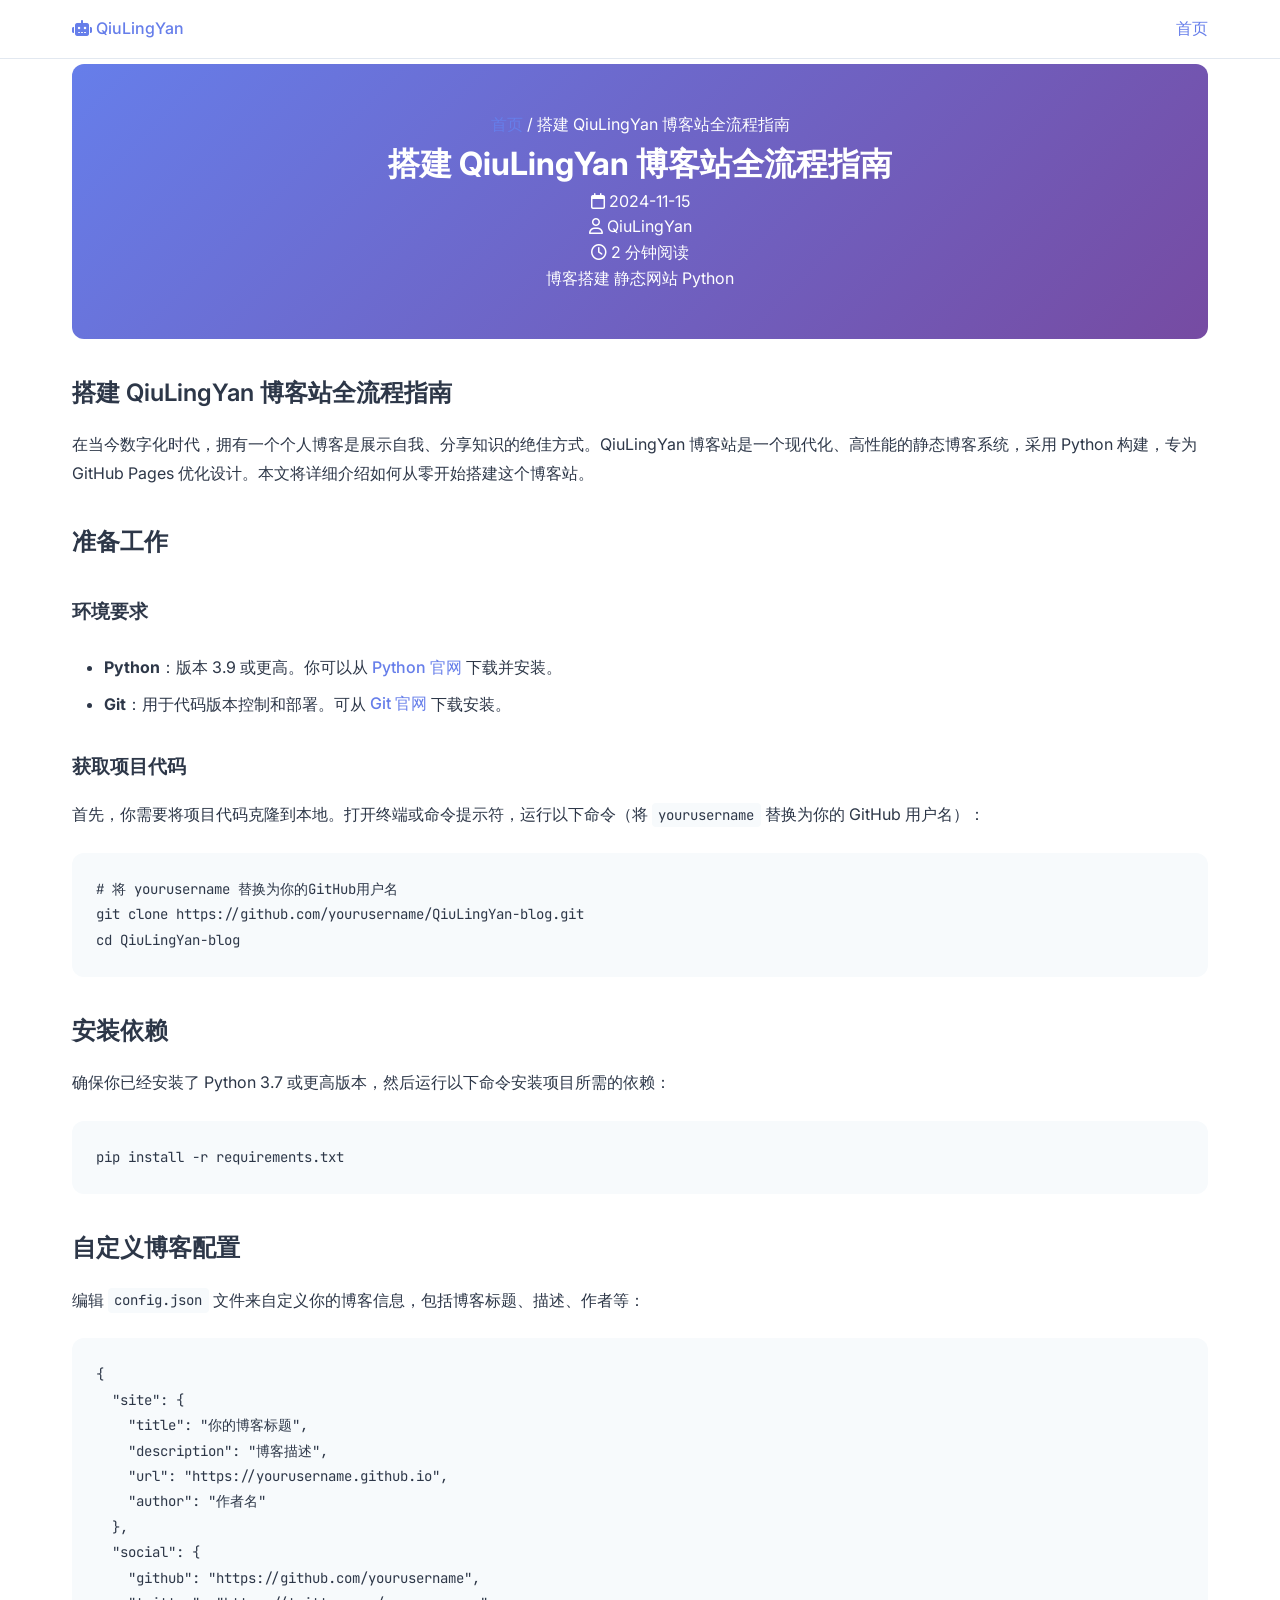
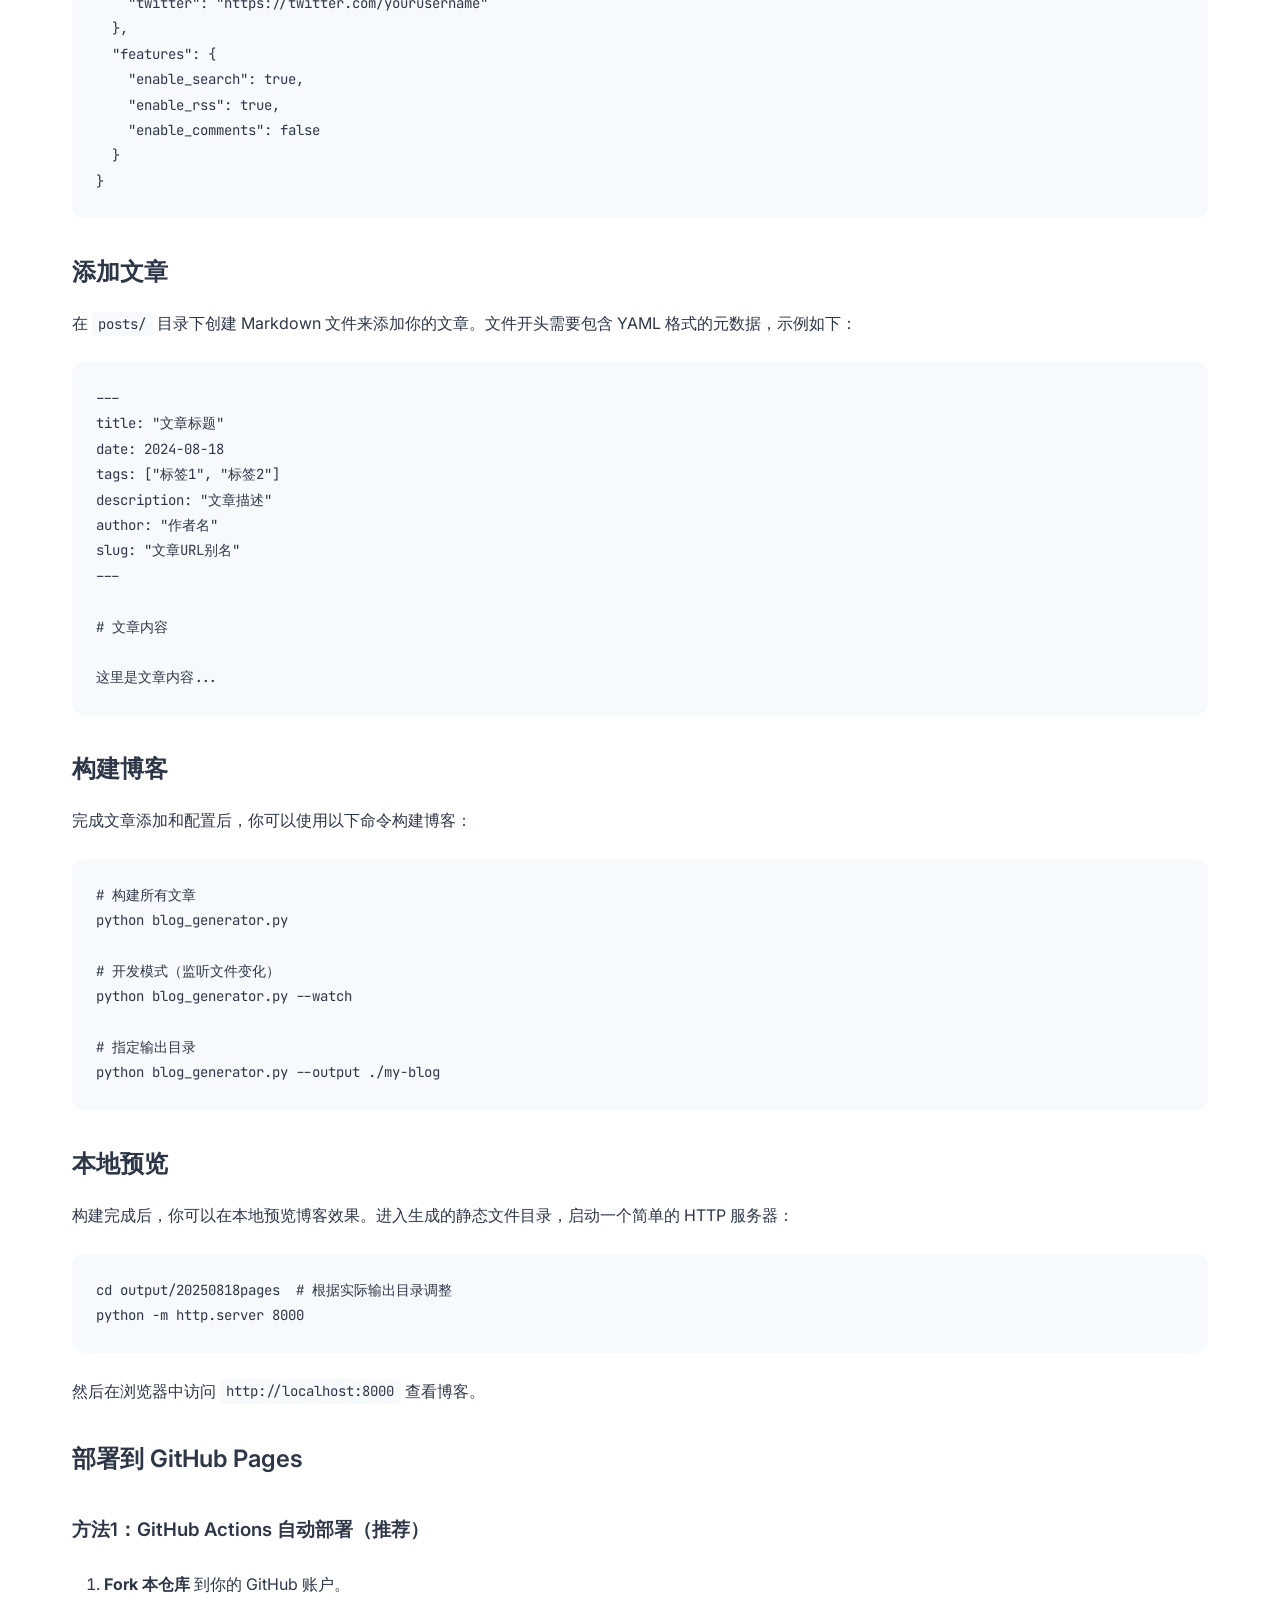
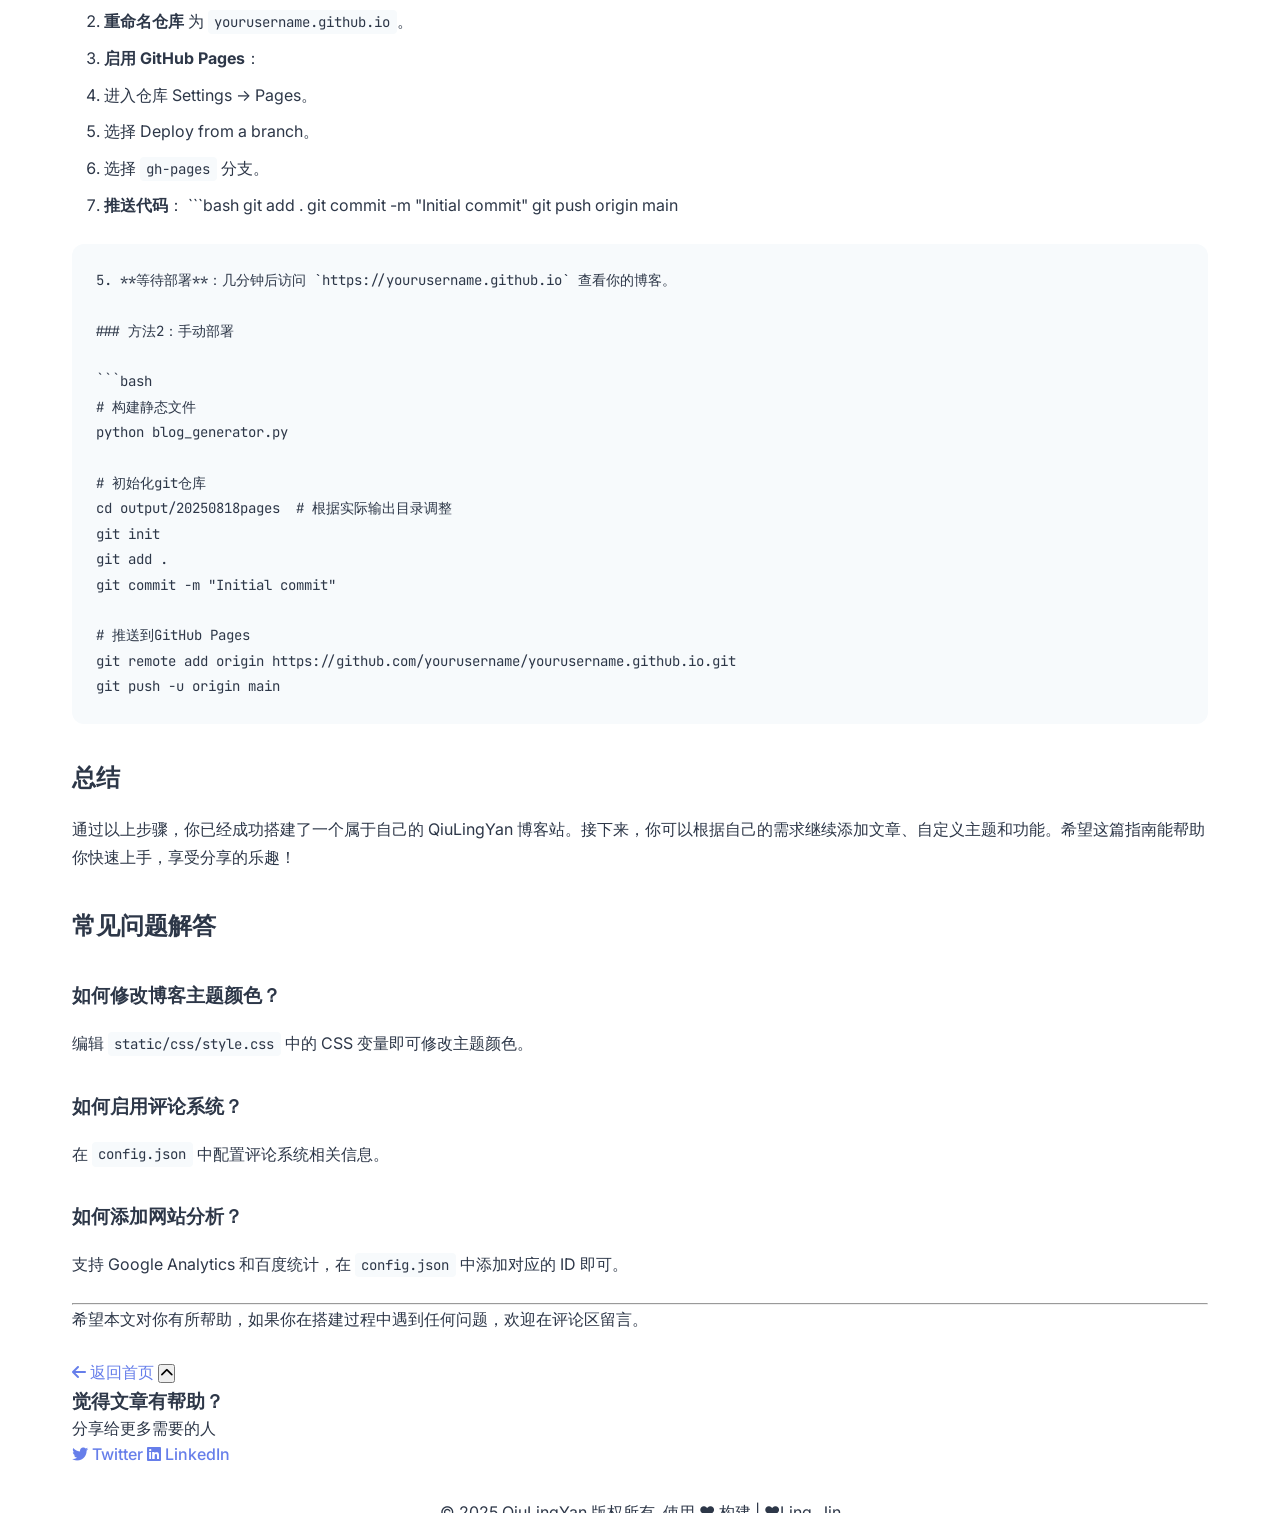
==== commit e4ea99bb: "Auto deploy" ====
--- a/build-qiuingyan-blog.html
+++ b/build-qiuingyan-blog.html
@@ -24,13 +24,13 @@
     <nav class="navbar">
         <div class="nav-container">
             <div class="nav-brand">
-                <a href="https://qiulingyan.github.io/fastblog" class="brand-link">
+                <a href="https://qiu-lingyan.github.io/fastblog" class="brand-link">
                     <i class="fas fa-robot"></i>
                     <span>QiuLingYan</span>
                 </a>
             </div>
             <div class="nav-menu">
-                <a href="https://qiulingyan.github.io/fastblog" class="nav-link">首页</a>
+                <a href="https://qiu-lingyan.github.io/fastblog" class="nav-link">首页</a>
             </div>
         </div>
     </nav>
@@ -44,7 +44,7 @@
         <!-- 若 post.html 中存在指向其他文章的链接，更新为根目录路径 -->
         <!-- 示例：更新面包屑导航等可能存在的链接 -->
             <nav class="breadcrumb">
-                <a href="https://qiulingyan.github.io/fastblog">首页</a>
+                <a href="https://qiu-lingyan.github.io/fastblog">首页</a>
                 <span>/</span>
                 <span>搭建 QiuLingYan 博客站全流程指南</span>
             </nav>
@@ -89,7 +89,7 @@
 <h2 id="_1">准备工作</h2>
 <h3 id="_2">环境要求</h3>
 <ul>
-<li><strong>Python</strong>：版本 3.7 或更高。你可以从 <a href="https://www.python.org/downloads/">Python 官网</a> 下载并安装。</li>
+<li><strong>Python</strong>：版本 3.9 或更高。你可以从 <a href="https://www.python.org/downloads/">Python 官网</a> 下载并安装。</li>
 <li><strong>Git</strong>：用于代码版本控制和部署。可从 <a href="https://git-scm.com/downloads">Git 官网</a> 下载安装。</li>
 </ul>
 <h3 id="_3">获取项目代码</h3>
@@ -209,7 +209,7 @@
         
         <!-- 文章导航 -->
         <nav class="post-navigation">
-            <a href="https://qiulingyan.github.io/fastblog" class="nav-back">
+            <a href="https://qiu-lingyan.github.io/fastblog" class="nav-back">
                 <i class="fas fa-arrow-left"></i>
                 返回首页
             </a>
